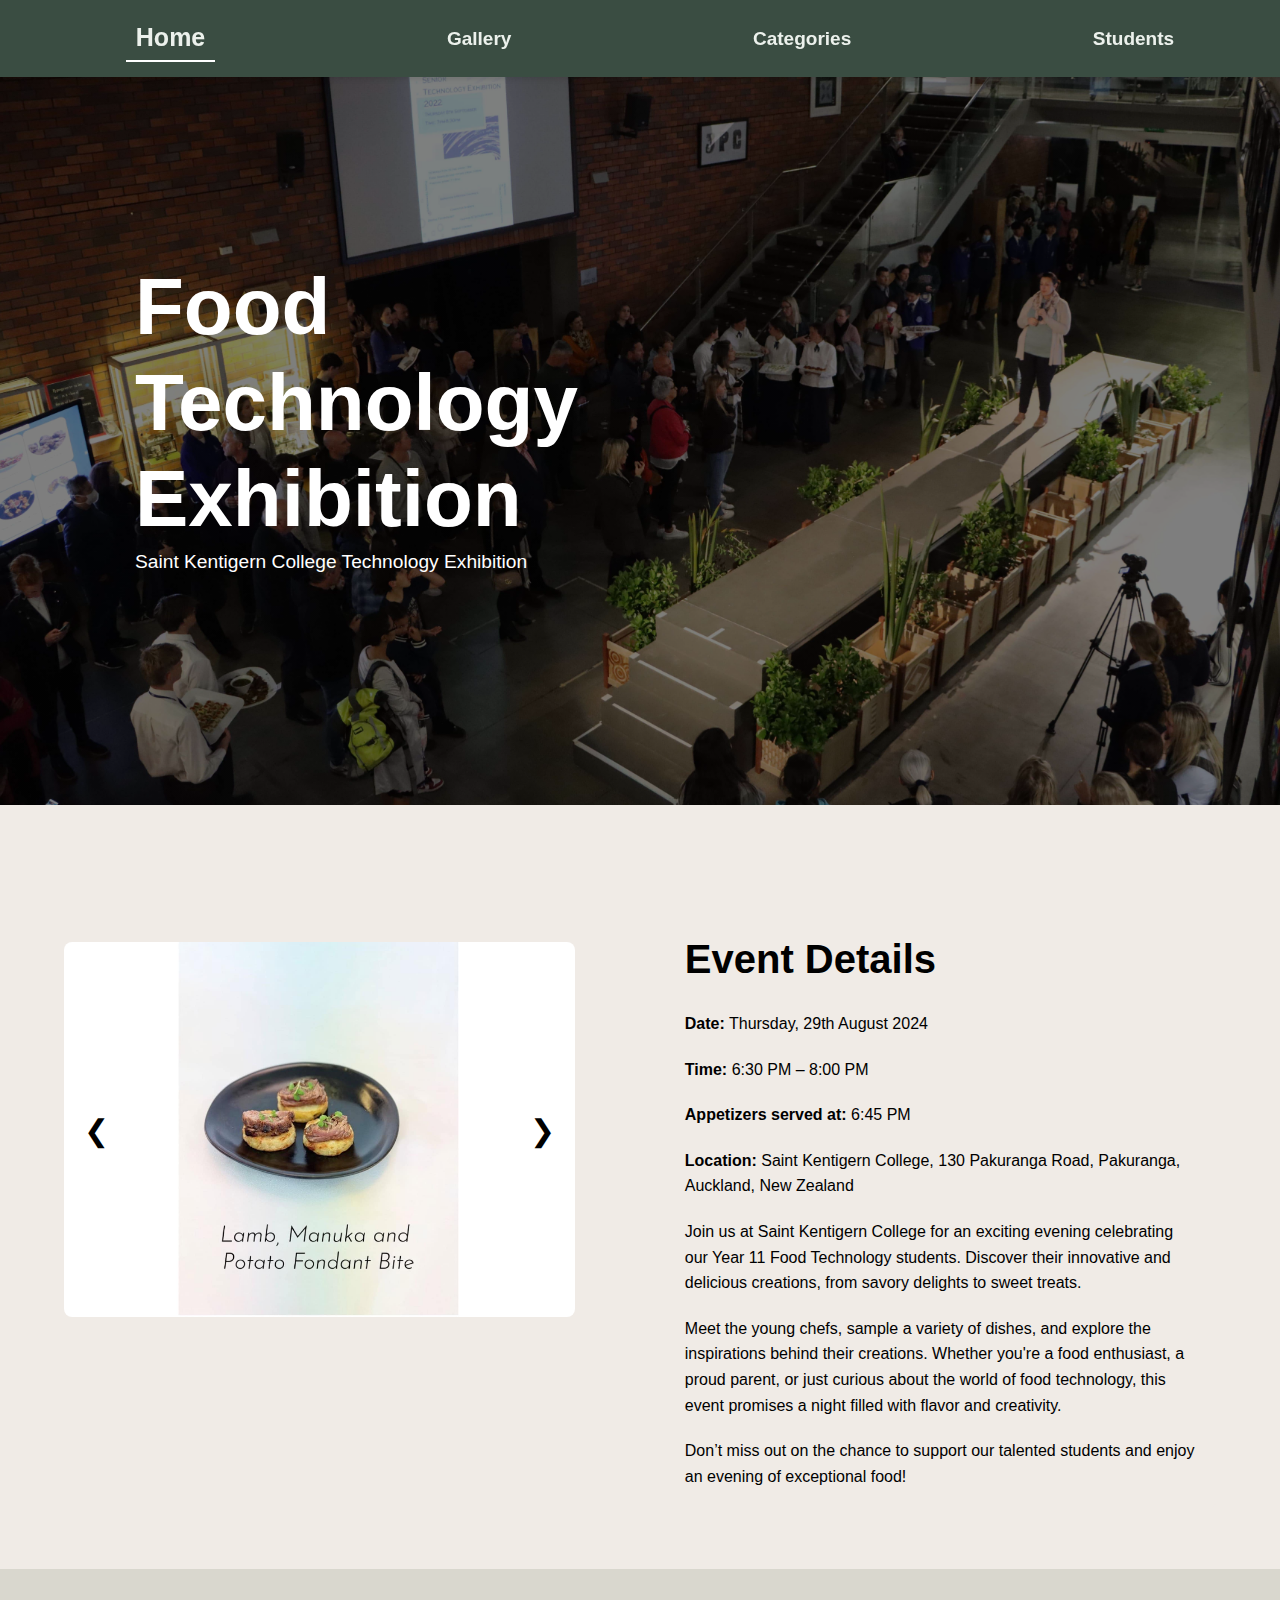
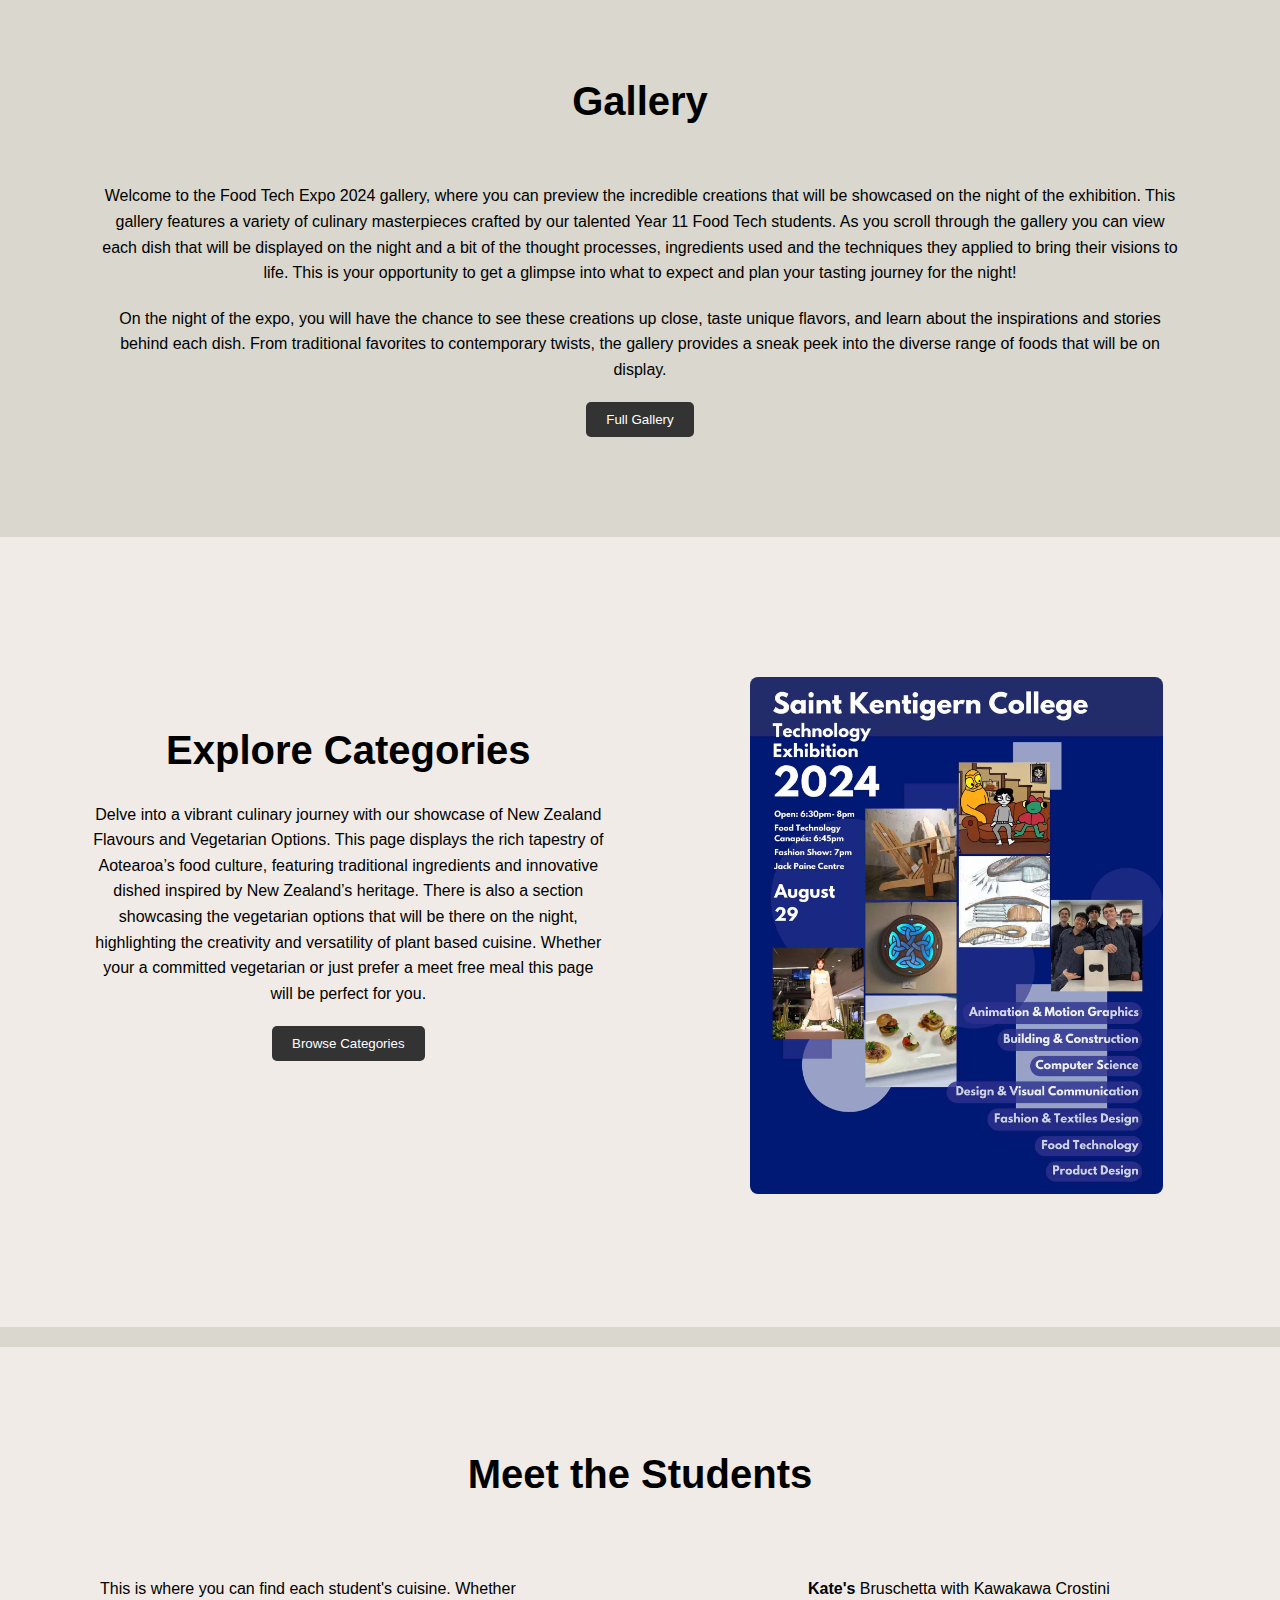
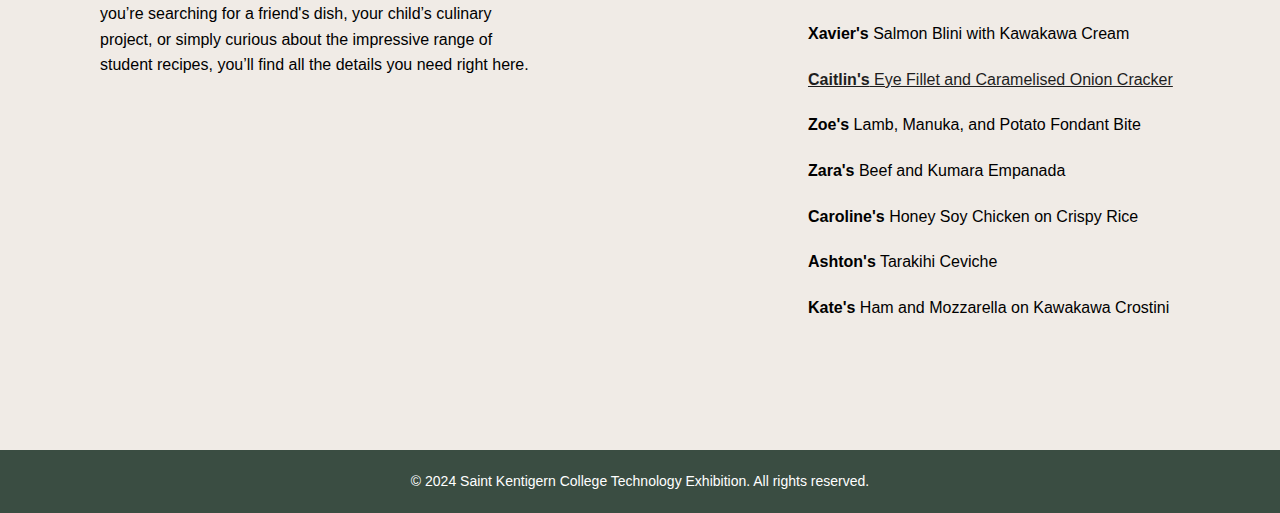
==== index.html @ 332b9310 "Add files via upload" ====
<!DOCTYPE html>
<html lang="en">

<head>
    <meta charset="UTF-8">
    <meta http-equiv="X-UA-Compatible" content="IE=edge">
    <meta name="viewport" content="width=device-width, initial-scale=1.0">
    <title>Food Technology Exhibition</title>
    <link rel="stylesheet" href="/css/styles.css">
    <link rel="stylesheet" href="/css/nav-footer.css">

</head>

<body>

    <nav>
        <a class="nav-home" href="/html/index.html">Home</a>
        <a class="nav-gallery" href="/html/gallery.html">Gallery</a>
        <a class="nav-categories" href="/html/categories.html">Categories</a>
        <a class="nav-student" href="#students">Students</a>
    </nav>



    <div id="hero-imageid" class="hero-image">
        <div class="hero-text">
            <h1>Food Technology Exhibition</h1>
            <p>Saint Kentigern College Technology Exhibition</p>
        </div>
    </div>

    <section class="intro">
        <div class="intro-content">
            <div class="slider-container">
                <div class="slider">
                    <div class="slides">

                        <img src="/images/food-images/food-1.jpg" alt="Lamb, Manuka and Potato Fondant Bite">
                        <img src="/images/food-images/food-2.jpg" alt="Beef and Kumara Empanada">
                        <img src="/images/food-images/food-3.png" alt="Tarakihi Ceviche">
                        <img src="/images/food-images/food-4.png" alt="Ham and Mozzerella on Kawakawa Crostini">
                        <img src="/images/food-images/food-5.jpg" alt="Eye Fillet and Caramelised Onion Cracker">
                        <img src="/images/food-images/food-6.jpg" alt="Salmon Blini with Kawakawa Cream">
                        <img src="/images/food-images/food-7.png" alt="Bruschetta with Kawakawa Crostini">
                        <img src="/images/food-images/food-8.jpg" alt="Honey Soy Chicken on Crispy Rice">
                    </div>
                    <button class="prev">&#10094;</button>
                    <button class="next">&#10095;</button>
                </div>


            </div>



            <div class="intro-text">
                <h2>Event Details</h2>
                <p><strong>Date:</strong> Thursday, 29th August 2024</p>
                <p><strong>Time:</strong> 6:30 PM – 8:00 PM</p>
                <p><strong>Appetizers served at:</strong> 6:45 PM</p>
                <p><strong>Location:</strong> Saint Kentigern College, 130 Pakuranga Road,
                    Pakuranga, Auckland,
                    New Zealand</p>

                <p>Join us at Saint Kentigern College for an exciting evening celebrating our Year 11 Food Technology
                    students. Discover their innovative and delicious creations, from savory delights to sweet treats.
                </p>

                <p>Meet the young chefs, sample a variety of dishes, and explore the inspirations behind their
                    creations. Whether you're a food enthusiast, a
                    proud parent, or just curious about the world of food technology, this event promises a night filled
                    with flavor and creativity.</p>

                <p>Don’t miss out on the chance to support our talented students and enjoy an evening of exceptional
                    food!</p>
            </div>
        </div>
    </section>

    <section id="gallery" class="section gallery-section">
        <h2>Gallery</h2>
        <p>Welcome to the Food Tech Expo 2024 gallery, where you can preview the incredible creations that will be
            showcased on the night of the exhibition. This gallery features a variety of culinary masterpieces crafted
            by our talented Year 11 Food Tech students. As you scroll through the gallery you can view each dish that
            will be displayed on the night and a bit of the thought processes, ingredients used and the techniques they
            applied to bring their visions to life. This is your opportunity to get a glimpse into what to expect and
            plan your tasting journey for the night!</p>
        <p>On the night of the expo, you will have the chance to see these creations up close, taste unique flavors, and
            learn about the inspirations and stories behind each dish. From traditional favorites to contemporary
            twists, the gallery provides a sneak peek into the diverse range of foods that will be on display. </p>
        <button class="navigate-button" onclick="window.location.href='gallery.html'">Full Gallery</button>

    </section>




    <section class="category-section">

        <div class="category-content">
            <div class="category-text-content">
                <h2>Explore Categories</h2>
                <p>Delve into a vibrant culinary journey with our showcase of New Zealand Flavours and Vegetarian
                    Options. This page displays the rich tapestry of Aotearoa’s food culture, featuring traditional
                    ingredients and innovative dished inspired by New Zealand’s heritage.
                    There is also a section showcasing the vegetarian options that will be there on the night,
                    highlighting the creativity and versatility of plant based cuisine. Whether your a committed
                    vegetarian or just prefer a meet free meal this page will be perfect for you.</p>
                <button class="navigate-button" onclick="window.location.href='categories.html'">Browse
                    Categories</button>
            </div>

            <div class="category-image-content">
                <img src="/images/poster.jpg" alt="Saint Kentigern Tech Exhibition Poster">
            </div>
        </div>
    </section>

    <div class="divider"></div>

    <section id="students" class="section students-section">
        <h2>Meet the Students</h2>
        <p></p>

        <div class="students-content">
            <div class="students-left">
                <p>This is where you can find each student's cuisine. Whether you’re searching for a friend's dish, your
                    child’s culinary project, or simply curious about the impressive range of student recipes, you’ll
                    find all the details you need right here.</p>

            </div>

            <div class="students-right">
                <p><span class="highlight">Kate's</span> Bruschetta with Kawakawa Crostini</p>
                <p><span class="highlight">Xavier's</span> Salmon Blini with Kawakawa Cream</p>
                <p><a href="student.html"><span class="highlight">Caitlin's</span> Eye Fillet and Caramelised Onion Cracker</a></p>
                <p><span class="highlight">Zoe's</span> Lamb, Manuka, and Potato Fondant Bite</p>
                <p><span class="highlight">Zara's</span> Beef and Kumara Empanada</p>
                <p><span class="highlight">Caroline's</span> Honey Soy Chicken on Crispy Rice</p>
                <p><span class="highlight">Ashton's</span> Tarakihi Ceviche</p>
                <p><span class="highlight">Kate's</span> Ham and Mozzarella on Kawakawa Crostini</p>
                
            </div>
        </div>
    </section>



    <footer>
        <div class="footer-content">
            <p>&copy; 2024 Saint Kentigern College Technology Exhibition. All rights reserved.</p>
        </div>
    </footer>


    <script src="/js/auto-slider.js"></script>
</body>

</html>
---- css/styles.css ----
body,
h1,
h2,
p,
ul,
li,
a,
button {
  margin: 0;
  padding: 0;
  box-sizing: border-box;
}

body {
  font-family: Arial, sans-serif;
  line-height: 1.6;
  margin: 0;
  padding: 0;
  height: 100vh;
  background-color: #f0ebe6;
}

nav a.nav-home {
  font-size: 23px;
  font-weight: 800;
  border-bottom: 2px solid #ffffff; /* Underlines 'home' on nav bar */
}

/* Hero section */

.hero-image {
  background-image: linear-gradient(rgba(0, 0, 0, 0.5), rgba(0, 0, 0, 0.5)),
    url("/images/hero.jpg");
  height: 85%;
  background-position: center;
  background-repeat: no-repeat;
  background-size: cover;
  position: relative;
  margin-bottom: 82px;
  padding-top: 40px;
}

.hero-text {
  position: absolute;
  text-align: left;
  top: 50%;
  left: 15vh;
  transform: translateY(-50%);
  color: white;
  width: 20vw;
}

.hero-text h1 {
  font-size: 5rem;
  margin: 0;
  line-height: 1.2;
  margin-top: 30px;
}

.hero-text p {
  font-size: 1.2rem;
  width: 400px;
}

/* Intro Section */

.intro {
  display: flex;
  justify-content: center;
  padding: 20px;
  background-color: #f0ebe6;
  margin: 20px auto;
  max-width: 100%;
  padding: 40px 5vw;
}

.intro-content {
  display: flex;
  width: 100%;
  max-width: 1200px;
}

.intro-text {
  flex: 1;
  max-width: 600px;
  text-align: left;
  padding: 0 20px;
  border-radius: 8px;
  background-color: #f0ebe6;
  margin-left: 2vw;
}

/* Image slider */

.slider-container {
  flex: 1;
  margin-right: 0;
  position: relative;
  margin: 0 auto;
  overflow: hidden;
  border-radius: 8px;
  width: 100%;
  margin-right: 5vw;
  padding-top: 15px;
}

.slides img {
  width: 100%;
  height: auto;
  display: block;
  border-radius: 8px;
  object-fit: cover;
}

.slider {
  position: relative;
}

.slides {
  display: flex;
  transition: transform 0.7s ease-in-out;
}

.prev,
.next {
  cursor: pointer;
  position: absolute;
  top: 50%;
  transform: translateY(-50%);
  background-color: transparent;
  border: none;
  font-size: 30px;
  color: black;
  padding: 10px;
  z-index: 10;
  transition: color 0.3s;
}

.prev {
  left: 10px;
}

.next {
  right: 10px;
}

.prev:hover,
.next:hover {
  color: rgb(0, 0, 0);
}

section {
  text-align: center;
}

section h2 {
  margin-bottom: 20px;
  font-size: 2.5rem;
}

section p {
  margin-bottom: 20px;
}

/* Gallery Section */

.gallery-section {
  margin-top: 20px;
  background-color: #d9d7ce;
  padding: 100px 100px;
}

.gallery-section h2 {
  padding-bottom: 30px;
  color: #000000;
}

.gallery-section p {
  color: #000000;
}

/* Category Section */

.category-section {
  padding: 0 20px;
  padding-top: 40px;
  padding-bottom: 100px;
  margin: 0 auto;
  margin: 0 20px;
}

.category-content {
  display: flex;
  align-items: center;
  justify-content: space-between;
  gap: 20px;
}

.category-text-content {
  flex: 1;
  padding-right: 20px;
  margin-left: 50px;
}

.category-text-content h2 {
  font-size: 2.5rem;
  margin-bottom: 20px;
  color: #000000;
}

.category-text-content p {
  color: #000000;
  line-height: 1.6;
}

.category-image-content {
  flex: 1;
  text-align: right;
  padding-top: 100px;
  margin-right: 6vw;
  max-width: 60%;
}

.category-image-content img {
  max-width: 65%;
  border-radius: 8px;
}

.divider {
  width: 100%;
  height: 20px;
  background-color: #d9d7ce;
  margin: 25px 0;
}

/* Student Section */

.students-section {
  padding: 40px 20px;
  background-color: #f0ebe6;
  padding-top: 70px;
  padding-bottom: 90px;
}

#students h2 {
  color: rgb(0, 0, 0);
  font-size: 2.5rem;
  padding-bottom: 30px;
}

.students-content {
  display: flex;
  justify-content: flex-start;
  align-items: flex-start;
}

.students-left {
  flex-basis: 40%;
  padding: 20px;
  text-align: left;
  padding-left: 80px;
}

.students-right {
  flex-basis: 40%;
  margin-left: auto;
  padding: 20px;
  text-align: left;
  padding-left: 20vw;
}


.highlight {
    font-weight: bold; /* Make it bold, if desired */
}

.students-section .students-right p:ho ver {
    color: #000000;
    font-weight: bold;
  }

.students-section .students-right p a {
  color: #1e1e1e;
}

.students-section .students-right p a:hover {
  color: #000000;
  font-weight: bold;
}

button {
  padding: 10px 20px;
  background-color: #333;
  color: #fff;
  border: none;
  cursor: pointer;
  border-radius: 5px;
}

button:hover {
  background-color: #555;
}

/*------- Media queries -------*/

@media (max-width: 1400px) {
  .category-image-content img {
    max-width: 80%;
  }
}

@media (max-width: 1024px) {
  .hero-text h1 {
    font-size: 3.5rem;
  }

  .hero-text p {
    font-size: 1rem;
    width: 300px;
  }
}

/* Changes for Ipads */

@media (max-width: 850px) {
  .hero-image {
    height: 85%;
  }
  .intro-content {
    flex-direction: column;
    align-items: center;
  }

  .slider-container {
    order: 1;
    width: 80%;
    margin: 0;
    padding-bottom: 80px;
  }

  .prev:hover,
  .next:hover {
    color: gray;
    transform: translateY(-50%) scale(0.8); /* Increase size on hover */
  }

  .intro-text {
    order: 2;
    text-align: center;
    padding: 20px;
    margin: 0;
    max-width: 100%;
  }

  .gallery-section {
    padding: 100px 45px;
  }

  .category-content {
    flex-direction: column;
    align-items: center;
    text-align: center;
  }

  .category-text-content {
    margin-left: 0;
    padding-right: 0;
    text-align: center;
  }

  .category-image-content {
    margin-right: 0;
    padding-top: 50px;
    text-align: center;
    align-items: center;
  }

  .students-content {
    flex-direction: column;
    gap: 20px;
    position: relative;
  }

  .students-left,
  .students-right {
    flex-basis: 100%;
    padding: 10px;
    position: relative;
    margin-left: 0;
  }
}




/* Changes for Ipads */

@media (max-width: 768px) {
  .hero-text {
    text-align: center;
    left: 50%;
    transform: translate(-50%, -50%);
    width: 80vw;
  }

  .hero-text h1 {
    font-size: 2.5rem;
  }

  .hero-text p {
    font-size: 0.9rem;
    width: 100%;
  }

  
  .students-content {
    align-items: center;
    gap: 0;
  }

  .students-left,
  .students-right {
    padding: 0 20px;
  }
}


@media (max-width: 550px) {
    .category-image-content img {
        width: 100%; /* Make the image take full width */
        max-width: none; /* Remove any max-width restrictions */
        height: auto; /* Maintain aspect ratio */
    }
}

/* Changes for phones */

@media (max-width: 480px) {
  .hero-image {
    height: 85%;
  }
  .hero-text {
    text-align: center;
    
  }
  .hero-text h1 {
    font-size: 2rem;
  }

  .hero-text p {
    font-size: 0.8rem;
    width: 90%;
    text-align: center;
    width: 100%;
    
  }


  

  .slider-container {
    width: 85%;
  }

  .gallery-section {
    padding: 100px 30px;
  }

  .intro-text {
    padding: 0 10px;
  }

  .students-content {
    padding: 0 10px;
  }
}
---- css/nav-footer.css ----
nav {
  display: flex;
  justify-content: space-around;
  align-items: center;
  background-color: #3a4d42;
  padding: 15px;
  box-shadow: 0 2px 5px rgba(0, 0, 0, 0.1);
  position: fixed;
  top: 0;
  width: 100%;
  z-index: 1000;
}

nav a {
  color: #ecf1ec;
  text-decoration: none;
  font-size: 19px;
  transition: color 0.3s;
  font-weight: 600;
  padding: 10px;
  line-height: 1;
}

nav a.nav-home {
  font-size: 25px;
}


nav a:hover {
  color: #c3c3c3;
  transform: scale(1.1);
}



  


/* ------ Footer ------ */






footer {
  background-color: #3a4d42;
  color: #fff; 
  text-align: center; 
  padding: 20px 0; 
  position: relative; 
  bottom: 0; 
  width: 100%; 

}

.footer-content p {
  margin: 0; 
  font-size: 14px;
}





/* Navigation bar media queries */



@media (max-width: 500px) {
    nav {
      justify-content: flex-start; 
      padding-left: 20px; 
      gap: 3vw;
    }
    
    nav a {
      padding-left: 10px; 
     
    }

    nav a.nav-home {
        font-size: 19px; /* Shrink 'Home' font size below 500px */
    }
  }
  

  @media (max-width: 436px) {
    nav {
      justify-content: flex-start; 
      padding-left: 10px; 
    }
    
    nav a {
      font-size: 15px;
    }
  }


  /* -------------------------- */


  /* Footer media queries */





@media (max-width: 768px) {
  .students-content {
    flex-direction: column;
    align-items: center;
  }

  .students-left,
  .students-right {
    width: 100%;
  }
}
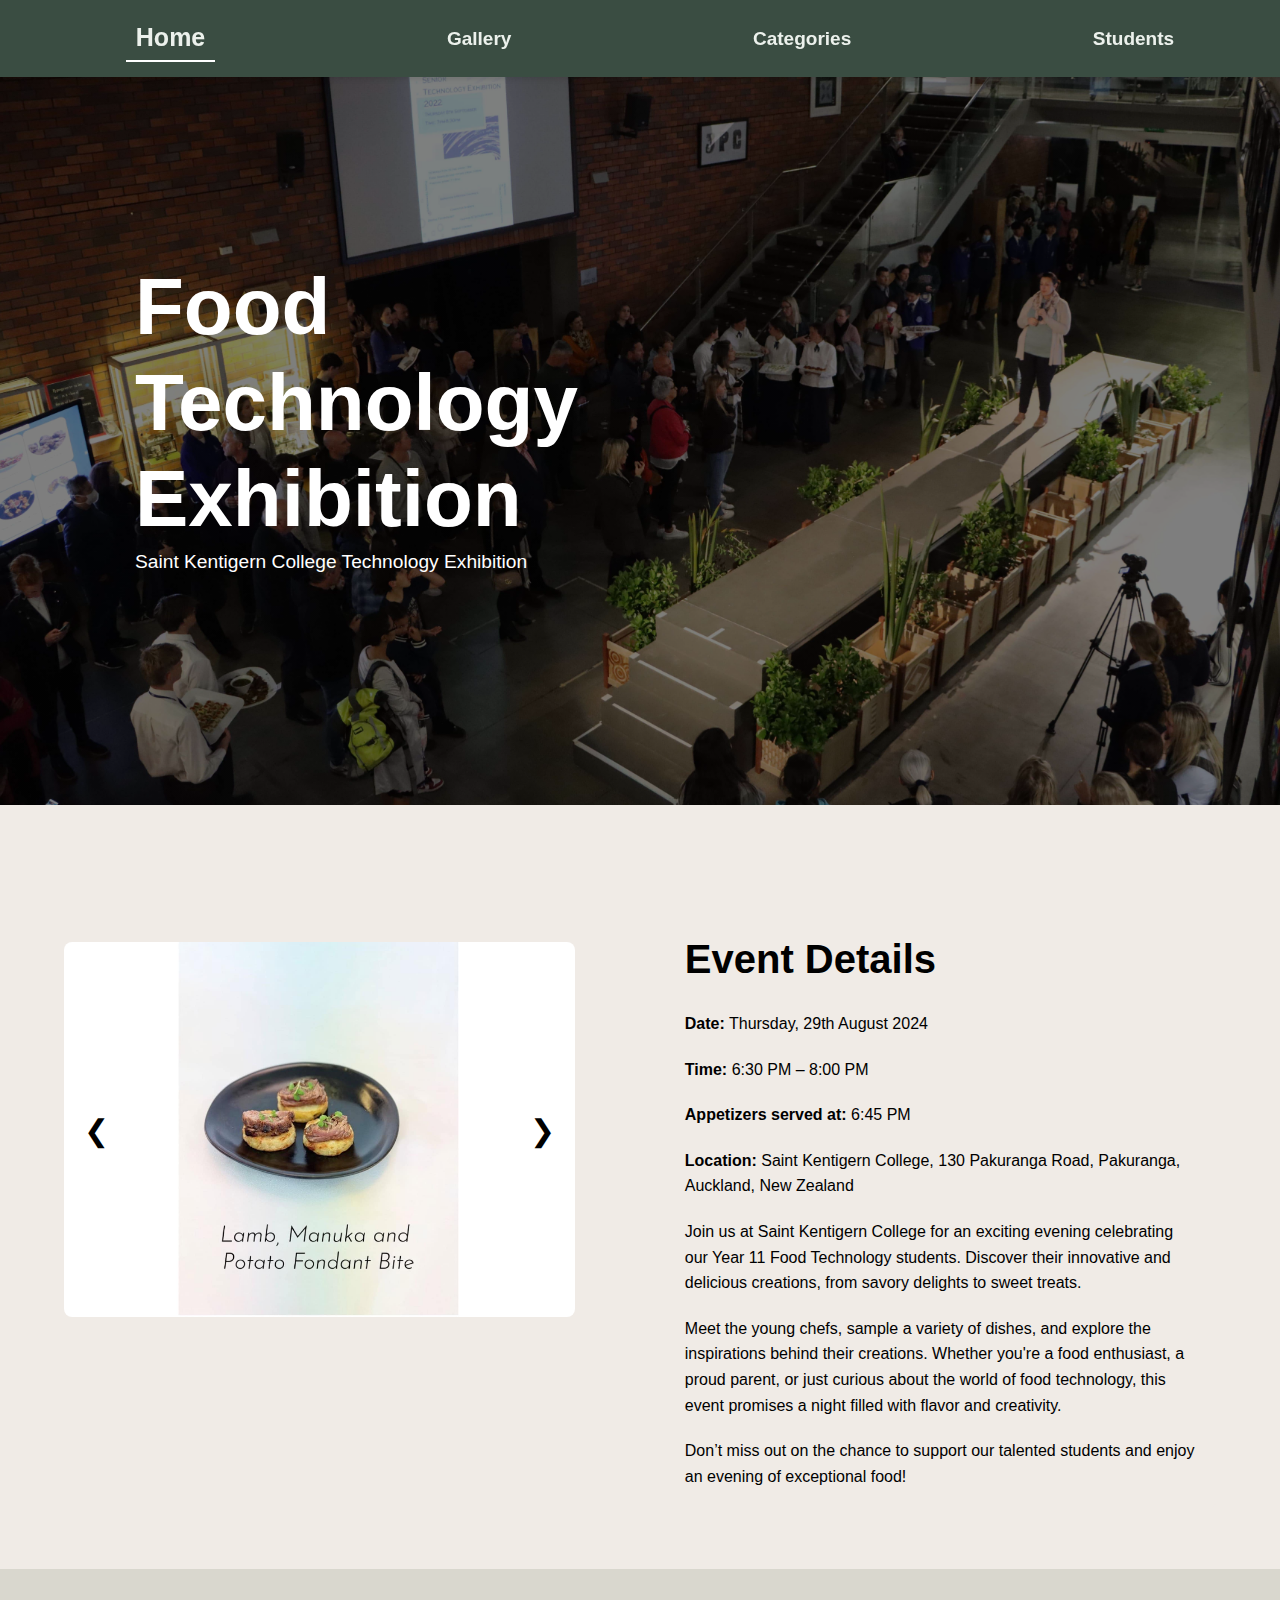
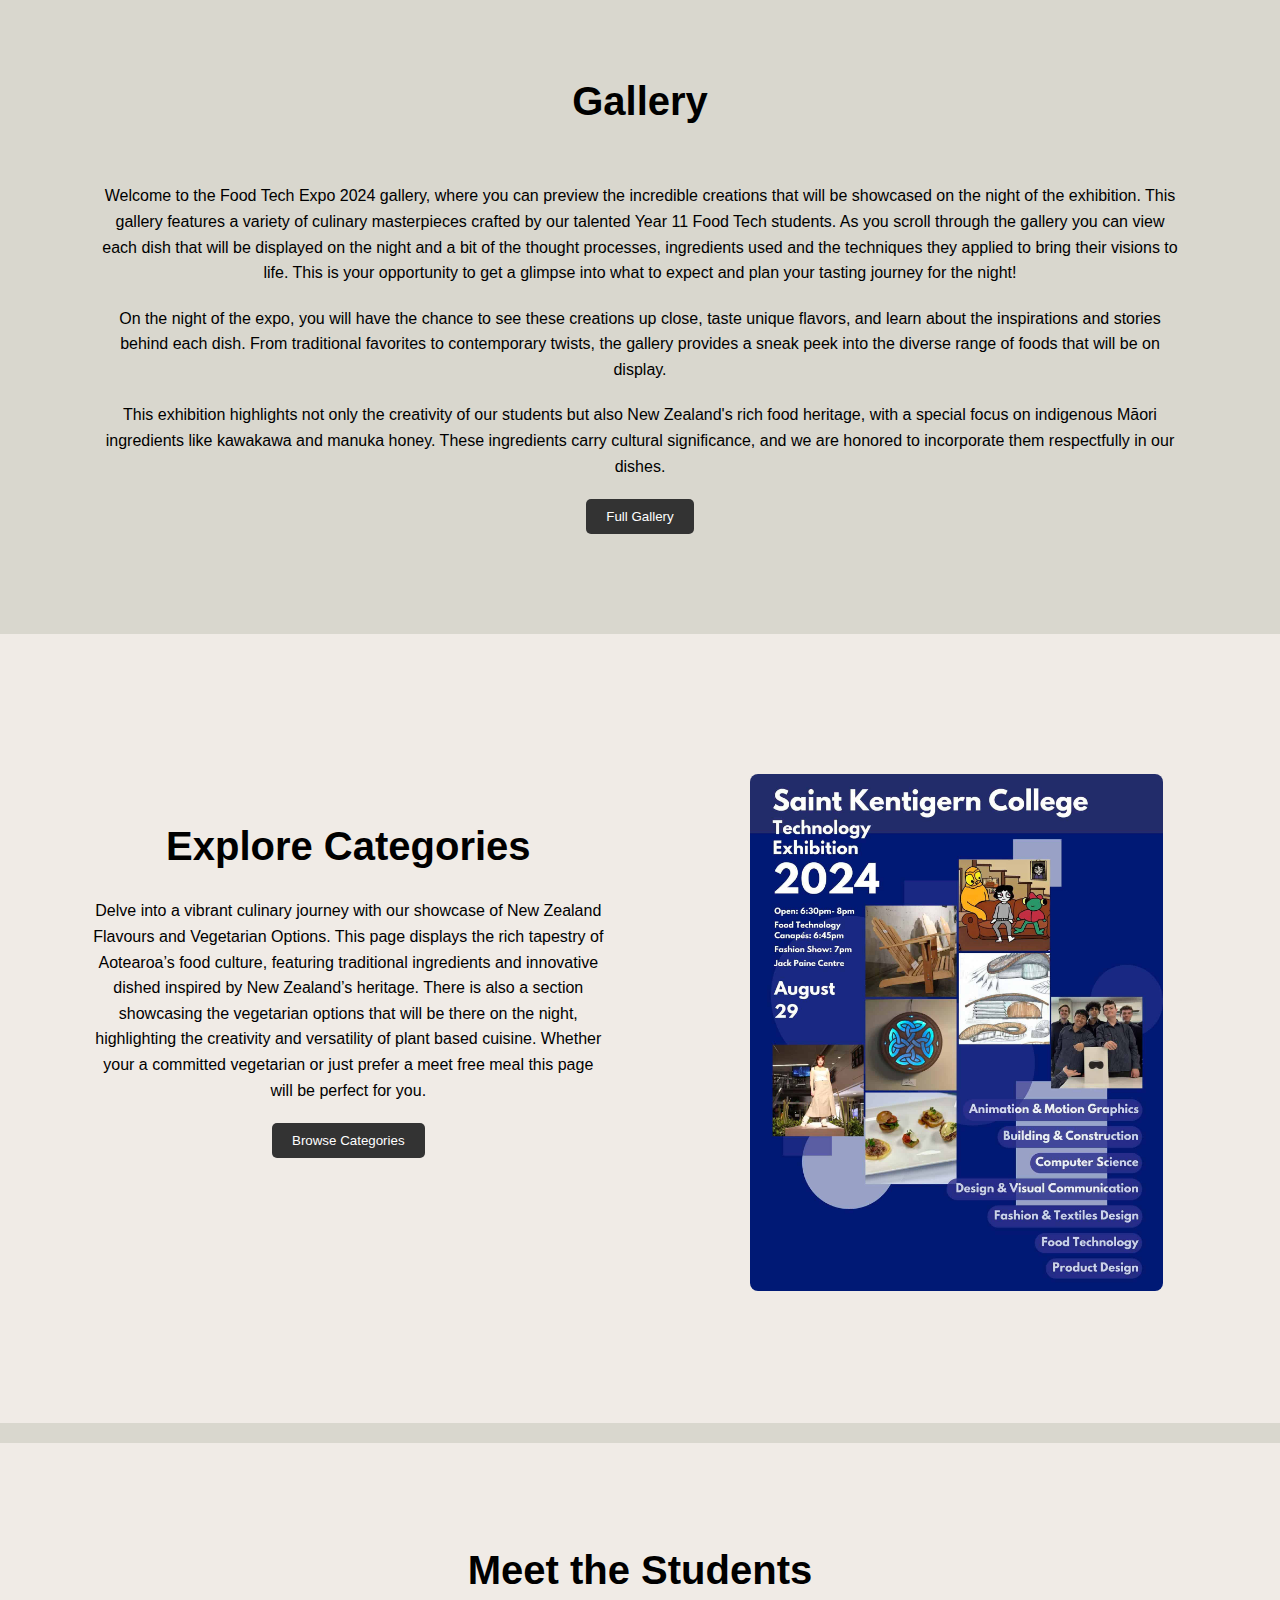
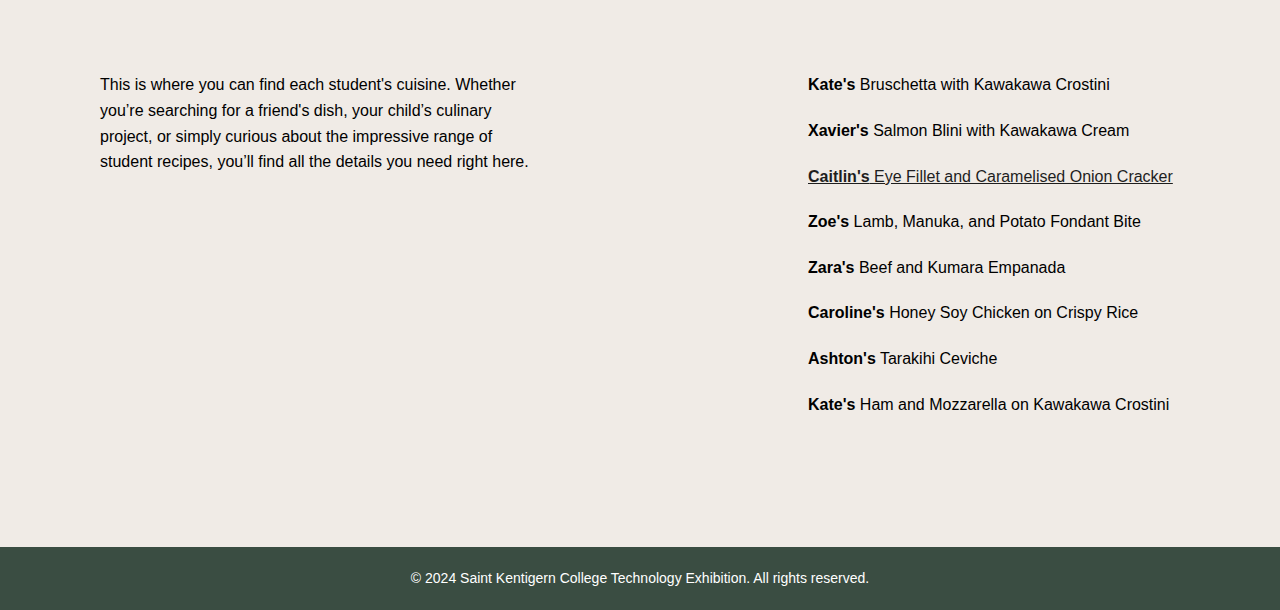
==== commit c9cfaef9: "Update index.html" ====
--- a/index.html
+++ b/index.html
@@ -14,9 +14,9 @@
 <body>
 
     <nav>
-        <a class="nav-home" href="/html/index.html">Home</a>
-        <a class="nav-gallery" href="/html/gallery.html">Gallery</a>
-        <a class="nav-categories" href="/html/categories.html">Categories</a>
+        <a class="nav-home" href="index.html">Home</a>
+        <a class="nav-gallery" href="gallery.html">Gallery</a>
+        <a class="nav-categories" href="categories.html">Categories</a>
         <a class="nav-student" href="#students">Students</a>
     </nav>
 
@@ -88,6 +88,9 @@
         <p>On the night of the expo, you will have the chance to see these creations up close, taste unique flavors, and
             learn about the inspirations and stories behind each dish. From traditional favorites to contemporary
             twists, the gallery provides a sneak peek into the diverse range of foods that will be on display. </p>
+        <p>This exhibition highlights not only the creativity of our students but also New Zealand's rich food heritage, 
+            with a special focus on indigenous Māori ingredients like kawakawa and manuka honey. These ingredients carry
+            cultural significance, and we are honored to incorporate them respectfully in our dishes.</p>
         <button class="navigate-button" onclick="window.location.href='gallery.html'">Full Gallery</button>
 
     </section>
@@ -156,4 +159,4 @@
     <script src="/js/auto-slider.js"></script>
 </body>
 
-</html>+</html>
--- a/css/styles.css
+++ b/css/styles.css
@@ -271,7 +271,7 @@
 
 
 .highlight {
-    font-weight: bold; /* Make it bold, if desired */
+    font-weight: bold; /* Highlights the students names for an easier way to find the student */
 }
 
 .students-section .students-right p:ho ver {
@@ -427,9 +427,9 @@
 
 @media (max-width: 550px) {
     .category-image-content img {
-        width: 100%; /* Make the image take full width */
-        max-width: none; /* Remove any max-width restrictions */
-        height: auto; /* Maintain aspect ratio */
+        width: 100%; 
+        max-width: none; 
+        height: auto; 
     }
 }
 
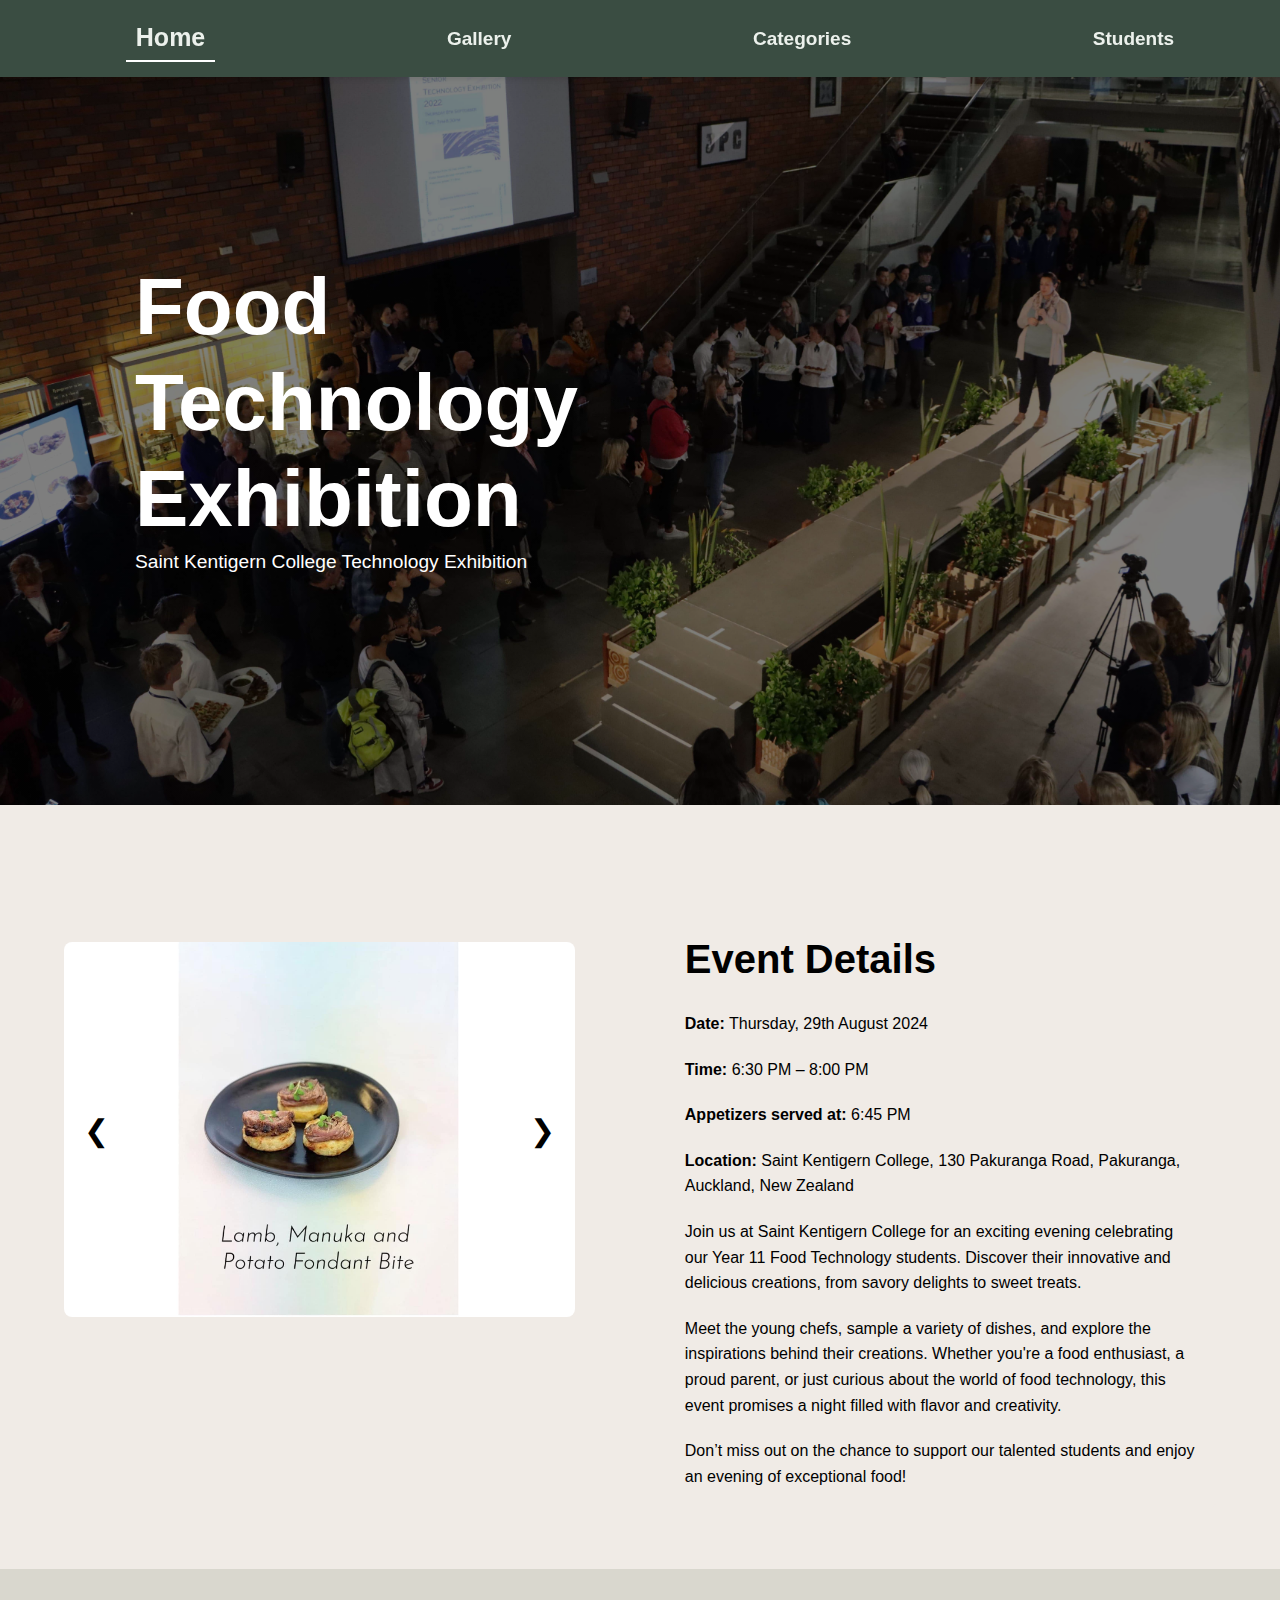
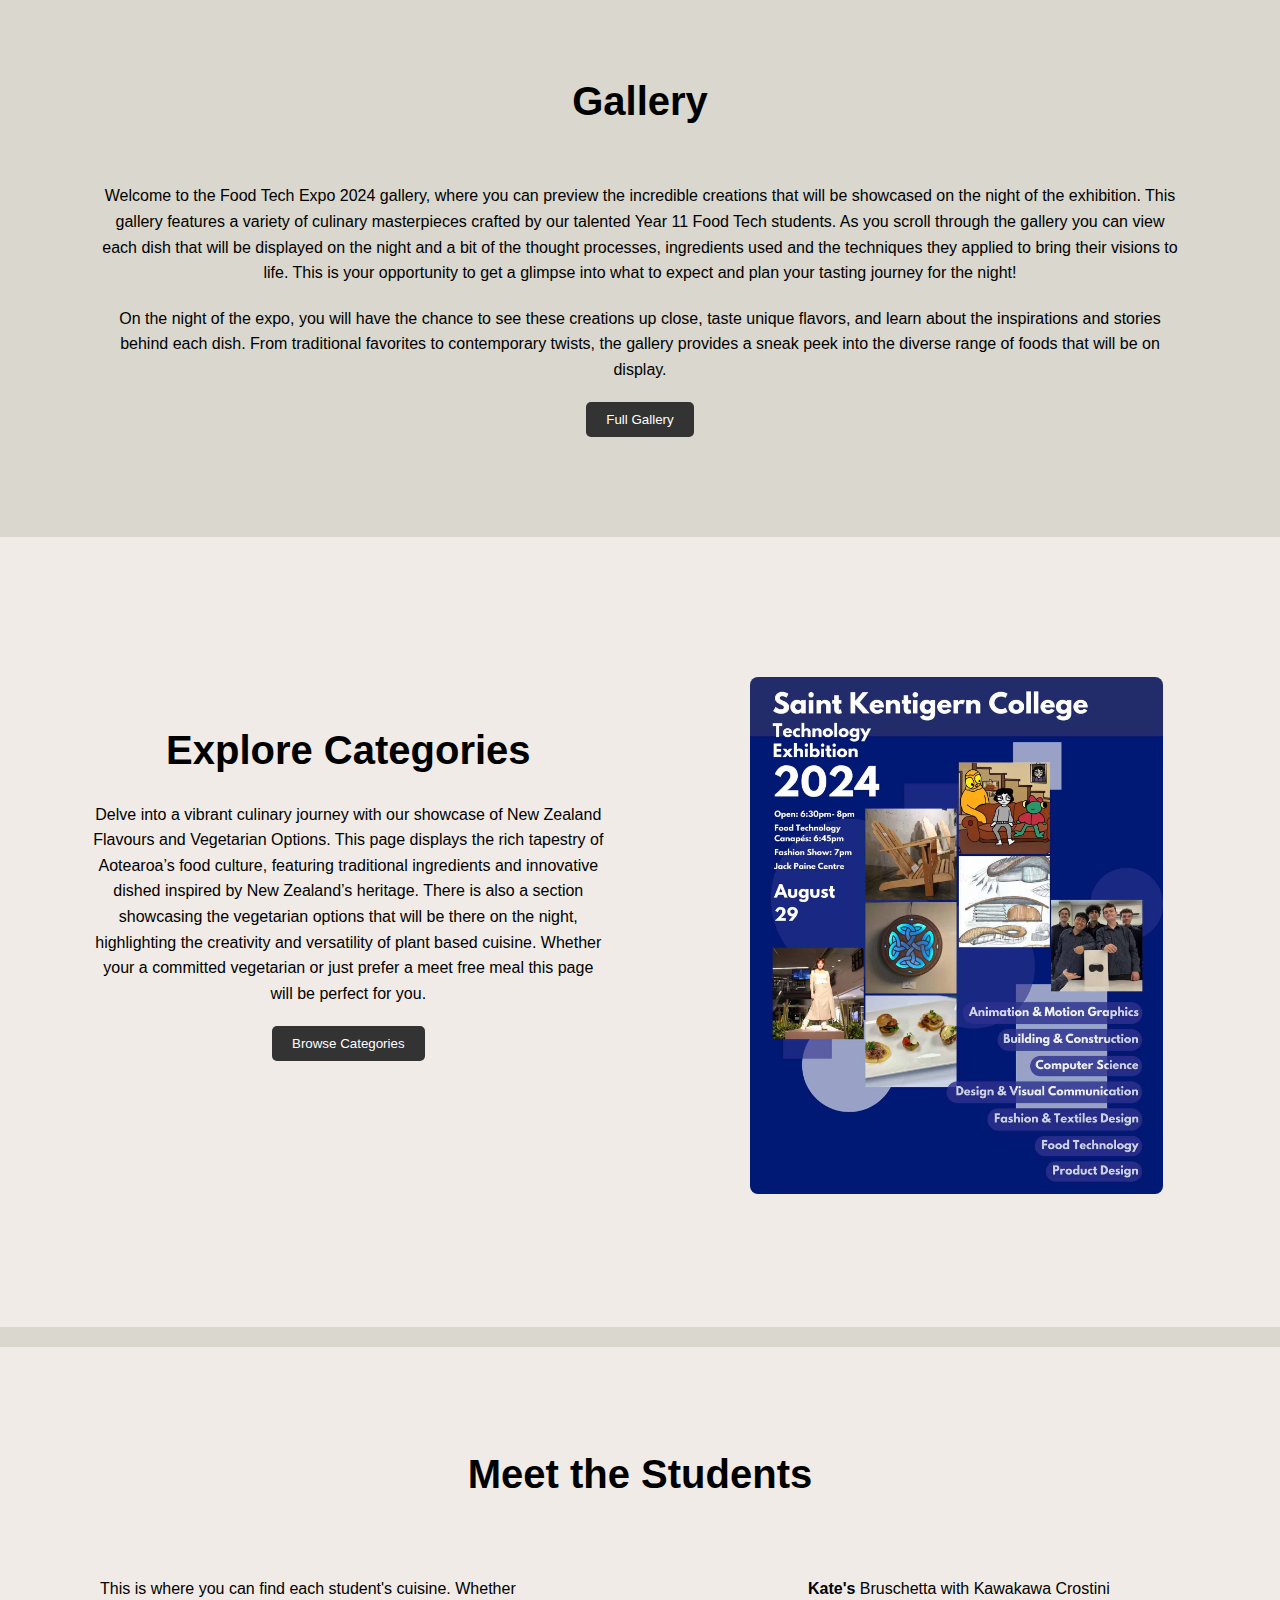
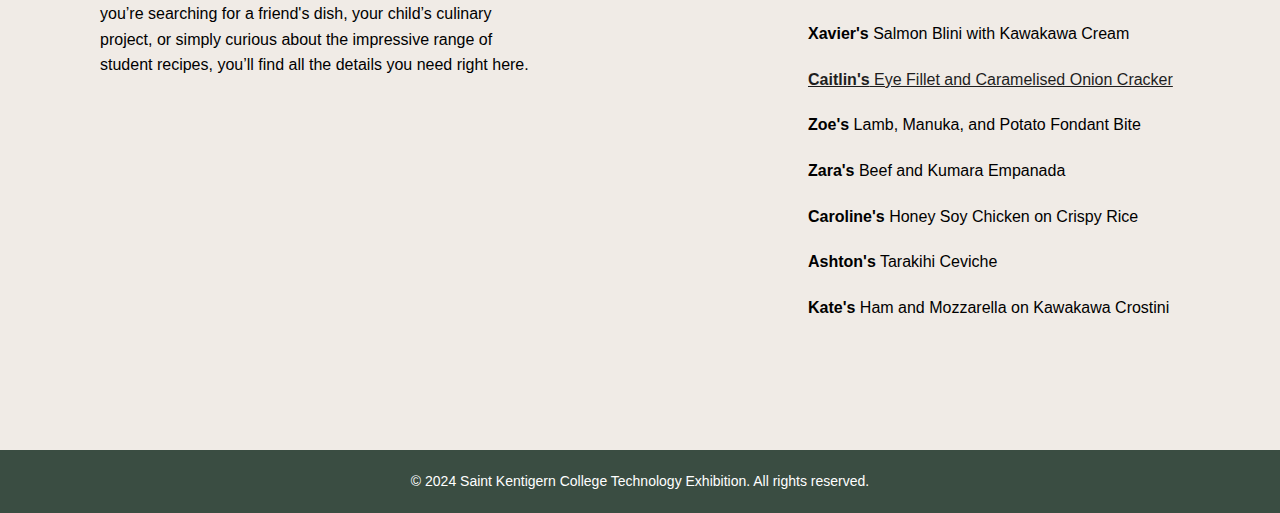
==== commit ad5d6c4c: "Update index.html" ====
--- a/index.html
+++ b/index.html
@@ -88,9 +88,7 @@
         <p>On the night of the expo, you will have the chance to see these creations up close, taste unique flavors, and
             learn about the inspirations and stories behind each dish. From traditional favorites to contemporary
             twists, the gallery provides a sneak peek into the diverse range of foods that will be on display. </p>
-        <p>This exhibition highlights not only the creativity of our students but also New Zealand's rich food heritage, 
-            with a special focus on indigenous Māori ingredients like kawakawa and manuka honey. These ingredients carry
-            cultural significance, and we are honored to incorporate them respectfully in our dishes.</p>
+        
         <button class="navigate-button" onclick="window.location.href='gallery.html'">Full Gallery</button>
 
     </section>
